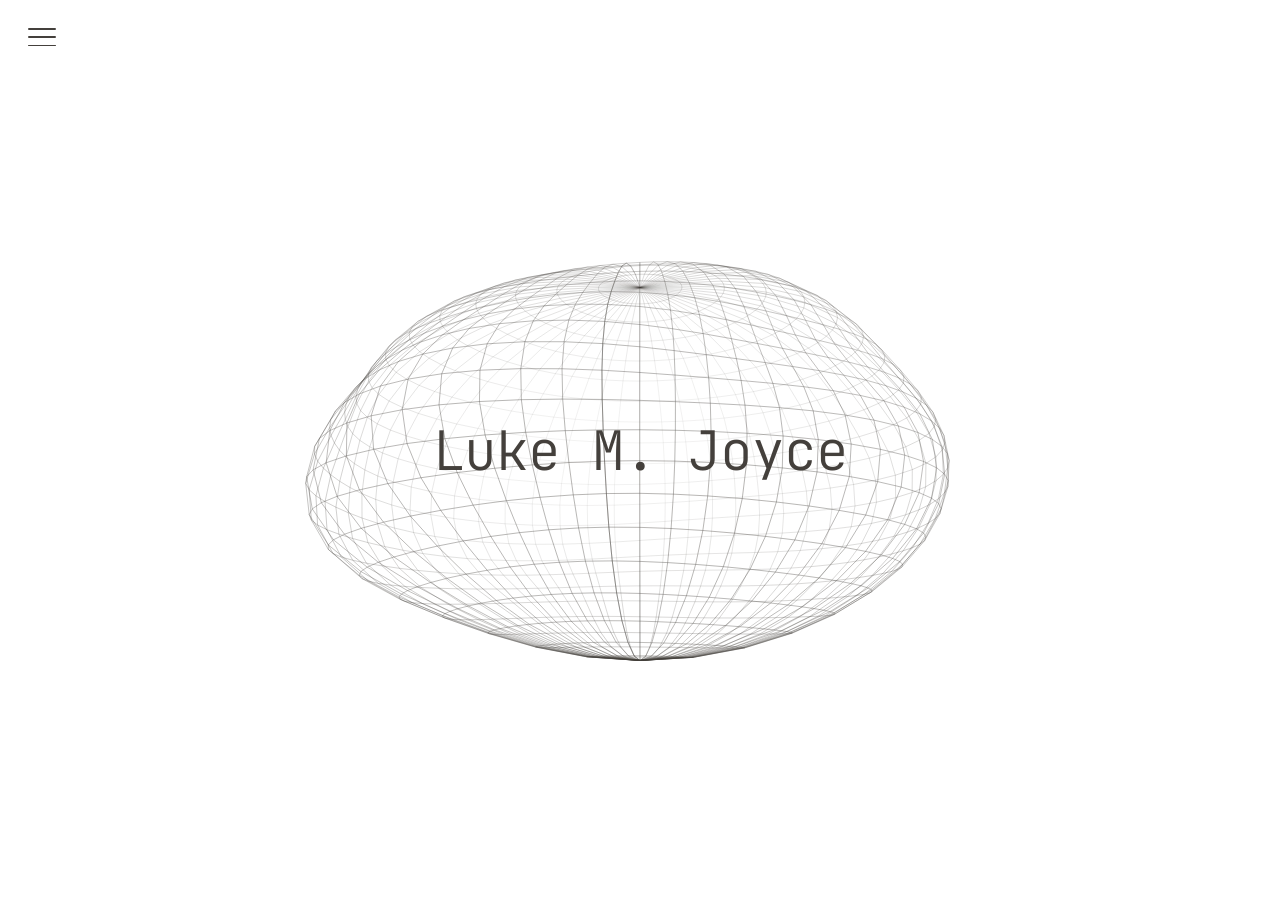
==== index.html @ 8c1d2631 "Enlarge blob canvas and reduce radius so morph no longer clips Co-Authored-By: Claude Opus 4.8 <nore" ====
<!DOCTYPE html>
<html lang="en">
<head>
  <meta charset="UTF-8" />
  <meta name="viewport" content="width=device-width, initial-scale=1.0" />
  <title>Luke M. Joyce</title>
  <meta name="description" content="Luke M. Joyce — personal site." />
  <link rel="preconnect" href="https://fonts.googleapis.com" />
  <link rel="preconnect" href="https://fonts.gstatic.com" crossorigin />
  <link href="https://fonts.googleapis.com/css2?family=JetBrains+Mono:wght@300;400;500&display=swap" rel="stylesheet" />
  <link rel="stylesheet" href="styles.css?v=5" />
</head>
<body>
  <button id="menu-toggle" class="menu-toggle" aria-label="Open menu" aria-expanded="false" aria-controls="menu">
    <span class="bar"></span>
    <span class="bar"></span>
    <span class="bar"></span>
  </button>

  <nav id="menu" class="menu" aria-hidden="true">
    <ul class="menu-list">
      <li style="--i: 0"><a href="#" class="menu-name">Luke M. Joyce</a></li>
      <li style="--i: 1"><a href="#about">About</a></li>
      <li style="--i: 2"><a href="#projects">Projects</a></li>
      <li style="--i: 3"><a href="#experience">Experience</a></li>
    </ul>
  </nav>

  <div id="overlay" class="overlay" tabindex="-1"></div>

  <main class="hero">
    <canvas id="blob-back" class="blob blob-back" aria-hidden="true"></canvas>
    <h1 class="hero-title">Luke M. Joyce</h1>
    <canvas id="blob-front" class="blob blob-front" aria-hidden="true"></canvas>
  </main>

  <script src="script.js?v=5"></script>
  <script src="blob.js?v=5"></script>
</body>
</html>
---- styles.css ----
:root {
  --bg: #ffffff;
  --stone: #44403c;        /* stone-700 */
  --stone-soft: #78716c;   /* stone-500 */
  --stone-line: #e7e5e4;   /* stone-200 */
  --ease: cubic-bezier(0.16, 1, 0.3, 1);
}

* {
  box-sizing: border-box;
  margin: 0;
  padding: 0;
}

html,
body {
  height: 100%;
}

body {
  background: var(--bg);
  color: var(--stone);
  font-family: "JetBrains Mono", ui-monospace, "SF Mono", "Cascadia Code", monospace;
  font-weight: 400;
  -webkit-font-smoothing: antialiased;
  text-rendering: optimizeLegibility;
}

/* ── Hamburger toggle ───────────────────────────── */
.menu-toggle {
  position: fixed;
  top: 28px;
  left: 28px;
  z-index: 30;
  display: flex;
  flex-direction: column;
  justify-content: space-between;
  width: 28px;
  height: 18px;
  padding: 0;
  background: none;
  border: none;
  cursor: pointer;
}

.menu-toggle .bar {
  display: block;
  width: 100%;
  height: 1.5px;
  background: var(--stone);
  border-radius: 2px;
  transition: transform 0.4s var(--ease), opacity 0.3s var(--ease);
}

/* animate to an X when open */
.menu-toggle.open .bar:nth-child(1) {
  transform: translateY(8.25px) rotate(45deg);
}
.menu-toggle.open .bar:nth-child(2) {
  opacity: 0;
}
.menu-toggle.open .bar:nth-child(3) {
  transform: translateY(-8.25px) rotate(-45deg);
}

/* ── Overlay ────────────────────────────────────── */
.overlay {
  position: fixed;
  inset: 0;
  z-index: 10;
  background: rgba(255, 255, 255, 0.6);
  backdrop-filter: blur(2px);
  opacity: 0;
  visibility: hidden;
  transition: opacity 0.5s var(--ease), visibility 0.5s var(--ease);
}
.overlay.open {
  opacity: 1;
  visibility: visible;
}

/* ── Slide-in menu ──────────────────────────────── */
.menu {
  position: fixed;
  top: 0;
  left: 0;
  z-index: 20;
  width: min(340px, 82vw);
  height: 100%;
  padding: 120px 40px 40px;
  background: var(--bg);
  border-right: 1px solid var(--stone-line);
  transform: translateX(-100%);
  transition: transform 0.55s var(--ease);
}
.menu.open {
  transform: translateX(0);
}

.menu-list {
  list-style: none;
  display: flex;
  flex-direction: column;
  gap: 26px;
}

.menu-list li {
  opacity: 0;
  transform: translateX(-12px);
  transition: opacity 0.5s var(--ease), transform 0.5s var(--ease);
  transition-delay: 0s;
}
.menu.open .menu-list li {
  opacity: 1;
  transform: translateX(0);
  /* stagger each item as the panel opens */
  transition-delay: calc(0.18s + var(--i) * 0.07s);
}

.menu-list a {
  color: var(--stone-soft);
  text-decoration: none;
  font-size: 1.05rem;
  font-weight: 300;
  letter-spacing: 0.02em;
  transition: color 0.25s var(--ease);
}
.menu-list a:hover {
  color: var(--stone);
}

.menu-list .menu-name {
  color: var(--stone);
  font-size: 1.35rem;
  font-weight: 500;
  letter-spacing: -0.01em;
}

/* ── Hero ───────────────────────────────────────── */
.hero {
  position: relative;
  height: 100%;
  display: flex;
  align-items: center;
  justify-content: center;
  padding: 24px;
}

.blob {
  position: absolute;
  top: 50%;
  left: 50%;
  width: 100vmin;
  height: 100vmin;
  transform: translate(-50%, -50%);
  pointer-events: none;
}

.blob-back {
  z-index: 0; /* behind the title — the far half of the wireframe */
}

.blob-front {
  z-index: 2; /* in front of the title — the near half, so the name sits inside */
}

.hero-title {
  position: relative;
  z-index: 1;
  font-size: clamp(1.8rem, 6vw, 3.4rem);
  font-weight: 300;
  letter-spacing: -0.02em;
  color: var(--stone);
  user-select: none;          /* can't highlight/select the text */
  -webkit-user-select: none;  /* Safari */
  cursor: default;            /* keep the arrow cursor, not the text I-beam */
}

@media (prefers-reduced-motion: reduce) {
  * {
    transition-duration: 0.001s !important;
  }
}
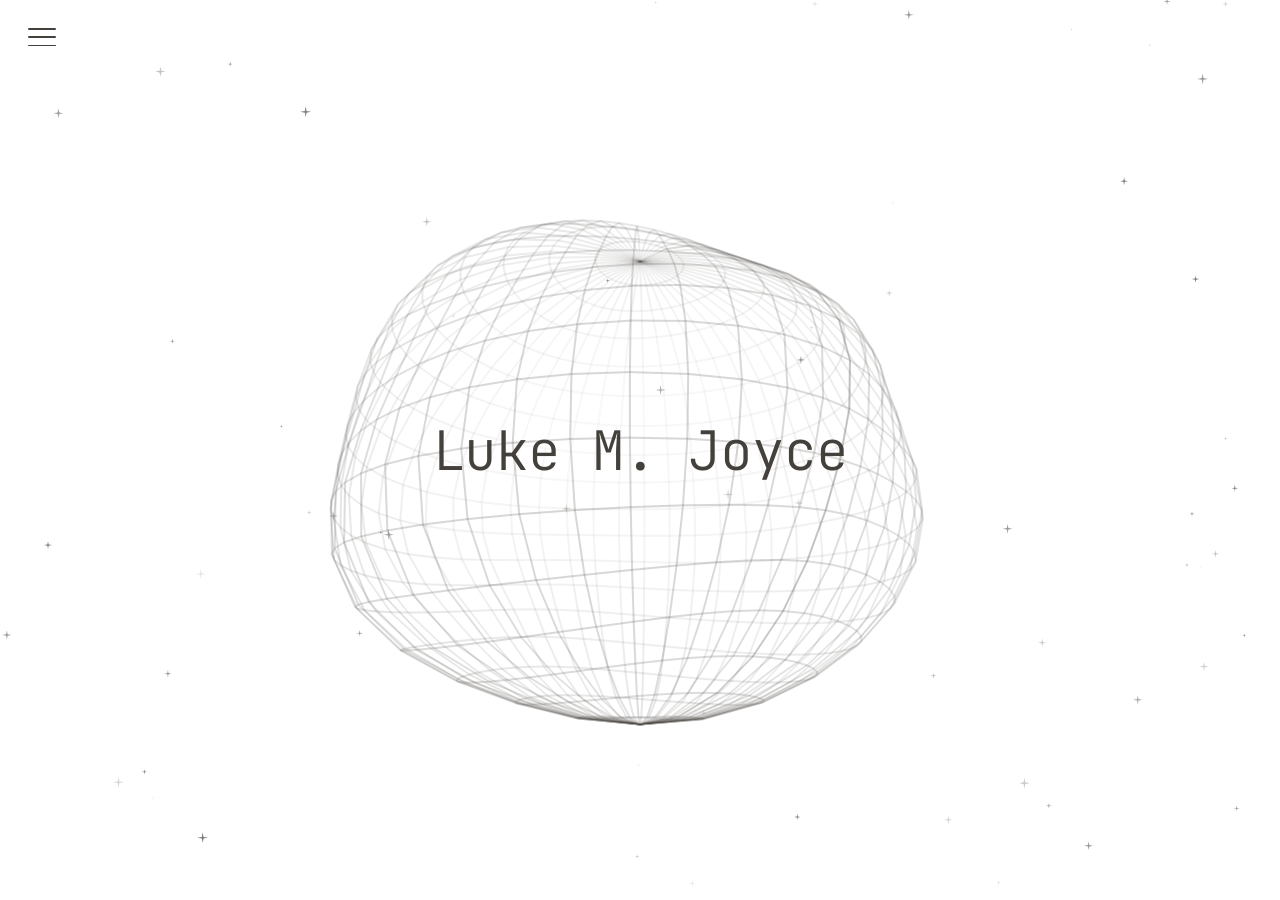
==== commit 2f4eeabd: "Add twinkling 4-point starfield; slow blob spin and adjust squash Co-Authored-By: Claude Opus 4.8 <n" ====
--- a/index.html
+++ b/index.html
@@ -8,9 +8,11 @@
   <link rel="preconnect" href="https://fonts.googleapis.com" />
   <link rel="preconnect" href="https://fonts.gstatic.com" crossorigin />
   <link href="https://fonts.googleapis.com/css2?family=JetBrains+Mono:wght@300;400;500&display=swap" rel="stylesheet" />
-  <link rel="stylesheet" href="styles.css?v=5" />
+  <link rel="stylesheet" href="styles.css?v=7" />
 </head>
 <body>
+  <canvas id="stars" class="stars" aria-hidden="true"></canvas>
+
   <button id="menu-toggle" class="menu-toggle" aria-label="Open menu" aria-expanded="false" aria-controls="menu">
     <span class="bar"></span>
     <span class="bar"></span>
@@ -34,7 +36,8 @@
     <canvas id="blob-front" class="blob blob-front" aria-hidden="true"></canvas>
   </main>
 
-  <script src="script.js?v=5"></script>
-  <script src="blob.js?v=5"></script>
+  <script src="script.js?v=7"></script>
+  <script src="blob.js?v=7"></script>
+  <script src="stars.js?v=7"></script>
 </body>
 </html>
--- a/styles.css
+++ b/styles.css
@@ -24,6 +24,18 @@
   font-weight: 400;
   -webkit-font-smoothing: antialiased;
   text-rendering: optimizeLegibility;
+}
+
+/* ── Starfield ──────────────────────────────────── */
+/* Above the menu (20) and overlay (10) so the stars span over the menu too,
+   below the toggle (30); click-through so it never blocks the UI. */
+.stars {
+  position: fixed;
+  inset: 0;
+  width: 100%;
+  height: 100%;
+  z-index: 25;
+  pointer-events: none;
 }
 
 /* ── Hamburger toggle ───────────────────────────── */
@@ -150,8 +162,8 @@
   position: absolute;
   top: 50%;
   left: 50%;
-  width: 100vmin;
-  height: 100vmin;
+  width: 89vmin;
+  height: 89vmin;
   transform: translate(-50%, -50%);
   pointer-events: none;
 }
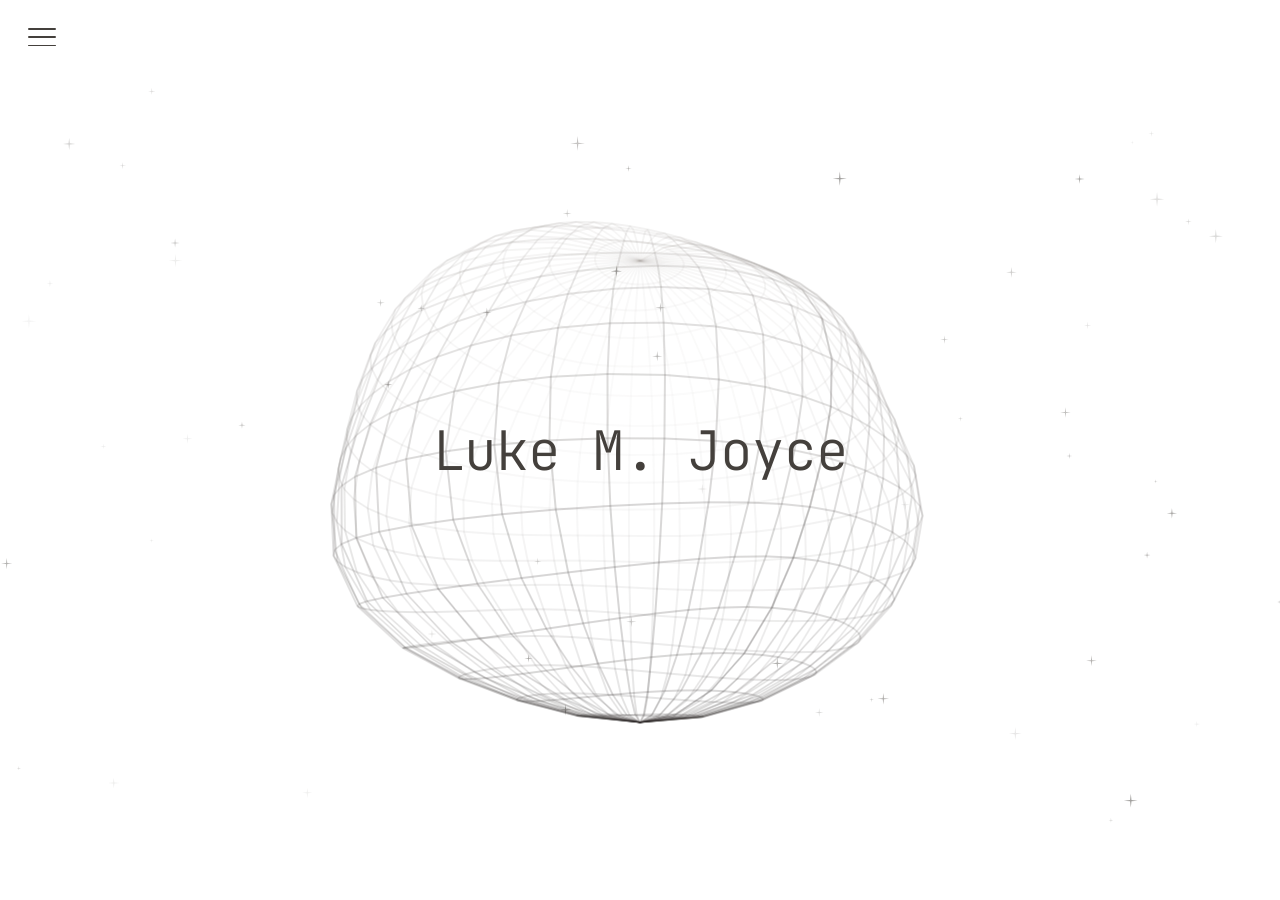
==== commit cb569cd1: "Add Experience page with meshing gear motif and cross-page transitions - New experience.html: scroll" ====
--- a/index.html
+++ b/index.html
@@ -8,9 +8,10 @@
   <link rel="preconnect" href="https://fonts.googleapis.com" />
   <link rel="preconnect" href="https://fonts.gstatic.com" crossorigin />
   <link href="https://fonts.googleapis.com/css2?family=JetBrains+Mono:wght@300;400;500&display=swap" rel="stylesheet" />
-  <link rel="stylesheet" href="styles.css?v=7" />
+  <link rel="stylesheet" href="styles.css?v=15" />
 </head>
 <body>
+  <div class="fade-curtain" aria-hidden="true"></div>
   <canvas id="stars" class="stars" aria-hidden="true"></canvas>
 
   <button id="menu-toggle" class="menu-toggle" aria-label="Open menu" aria-expanded="false" aria-controls="menu">
@@ -24,7 +25,7 @@
       <li style="--i: 0"><a href="#" class="menu-name">Luke M. Joyce</a></li>
       <li style="--i: 1"><a href="#about">About</a></li>
       <li style="--i: 2"><a href="#projects">Projects</a></li>
-      <li style="--i: 3"><a href="#experience">Experience</a></li>
+      <li style="--i: 3"><a href="experience.html">Experience</a></li>
     </ul>
   </nav>
 
@@ -36,8 +37,8 @@
     <canvas id="blob-front" class="blob blob-front" aria-hidden="true"></canvas>
   </main>
 
-  <script src="script.js?v=7"></script>
-  <script src="blob.js?v=7"></script>
-  <script src="stars.js?v=7"></script>
+  <script src="script.js?v=13"></script>
+  <script src="blob.js?v=14"></script>
+  <script src="stars.js?v=15"></script>
 </body>
 </html>
--- a/styles.css
+++ b/styles.css
@@ -4,6 +4,8 @@
   --stone-soft: #78716c;   /* stone-500 */
   --stone-line: #e7e5e4;   /* stone-200 */
   --ease: cubic-bezier(0.16, 1, 0.3, 1);
+  --menu-speed: 1s;     /* how fast the menu slides in/out — the one knob */
+  --page-fade: 0.3s;   /* how fast a page fades in on load */
 }
 
 * {
@@ -34,7 +36,7 @@
   inset: 0;
   width: 100%;
   height: 100%;
-  z-index: 25;
+  z-index: 5;
   pointer-events: none;
 }
 
@@ -84,7 +86,8 @@
   backdrop-filter: blur(2px);
   opacity: 0;
   visibility: hidden;
-  transition: opacity 0.5s var(--ease), visibility 0.5s var(--ease);
+  transition: opacity calc(var(--menu-speed) * 0.9) var(--ease),
+    visibility calc(var(--menu-speed) * 0.9) var(--ease);
 }
 .overlay.open {
   opacity: 1;
@@ -96,14 +99,14 @@
   position: fixed;
   top: 0;
   left: 0;
-  z-index: 20;
+  z-index: 25;
   width: min(340px, 82vw);
   height: 100%;
   padding: 120px 40px 40px;
   background: var(--bg);
   border-right: 1px solid var(--stone-line);
   transform: translateX(-100%);
-  transition: transform 0.55s var(--ease);
+  transition: transform var(--menu-speed) var(--ease);
 }
 .menu.open {
   transform: translateX(0);
@@ -119,8 +122,11 @@
 .menu-list li {
   opacity: 0;
   transform: translateX(-12px);
-  transition: opacity 0.5s var(--ease), transform 0.5s var(--ease);
-  transition-delay: 0s;
+  transition: opacity calc(var(--menu-speed) * 0.9) var(--ease),
+    transform calc(var(--menu-speed) * 0.9) var(--ease);
+  /* closing: unwind with a reverse stagger (last item leaves first),
+     mirroring the open so the close feels just as smooth */
+  transition-delay: calc((3 - var(--i)) * 0.06s);
 }
 .menu.open .menu-list li {
   opacity: 1;
@@ -188,8 +194,148 @@
   cursor: default;            /* keep the arrow cursor, not the text I-beam */
 }
 
+/* ── Page cross-fade (through white) ────────────── */
+/* A full-screen white "curtain" above everything. On load it starts opaque
+   and fades out, so the whole page (UI included) reveals from white. On
+   navigating away, script.js adds .leaving to fade it back to white before
+   the browser actually loads the next page — so the two pages cross-fade
+   through white. pointer-events stay off so it never blocks clicks. */
+.fade-curtain {
+  position: fixed;
+  inset: 0;
+  z-index: 100;
+  background: var(--bg);
+  pointer-events: none;
+  opacity: 0;
+  animation: curtain-out var(--page-fade) var(--ease) both;
+}
+.fade-curtain.leaving {
+  animation: curtain-in var(--page-fade) var(--ease) forwards;
+}
+
+@keyframes curtain-out {
+  from { opacity: 1; }
+  to   { opacity: 0; }
+}
+@keyframes curtain-in {
+  from { opacity: 0; }
+  to   { opacity: 1; }
+}
+
+/* ── Experience page ────────────────────────────── */
+/* Let the page grow taller than the viewport so it scrolls naturally;
+   the fixed stars / menu / toggle stay put while the list scrolls. */
+.page {
+  position: relative;
+  z-index: 1;
+  min-height: 100%;
+  max-width: 720px;
+  margin: 0 auto;
+  padding: 132px 32px 96px;
+}
+
+.page-title {
+  font-size: clamp(1.6rem, 5vw, 2.6rem);
+  font-weight: 300;
+  letter-spacing: -0.02em;
+  color: var(--stone);
+  margin-bottom: 20px;
+}
+
+/* meshing gear motif tucked under the heading */
+.gears {
+  display: block;
+  width: 100%;
+  height: 150px;
+  margin-bottom: 44px;
+}
+
+.xp-list {
+  list-style: none;
+  display: flex;
+  flex-direction: column;
+  gap: 40px;
+}
+
+.xp-item {
+  display: grid;
+  grid-template-columns: 140px 1fr;
+  gap: 24px;
+  padding-bottom: 40px;
+  border-bottom: 1px solid var(--stone-line);
+}
+.xp-item:last-child {
+  border-bottom: none;
+  padding-bottom: 0;
+}
+
+.xp-period {
+  color: var(--stone-soft);
+  font-size: 0.82rem;
+  font-weight: 400;
+  letter-spacing: 0.02em;
+  padding-top: 0.35em;
+}
+
+.xp-role {
+  font-size: 1.1rem;
+  font-weight: 500;
+  letter-spacing: -0.01em;
+  color: var(--stone);
+}
+
+.xp-org {
+  margin-top: 4px;
+  color: var(--stone-soft);
+  font-size: 0.95rem;
+  font-weight: 300;
+}
+
+.xp-desc {
+  margin-top: 12px;
+  color: var(--stone-soft);
+  font-size: 0.92rem;
+  font-weight: 300;
+  line-height: 1.7;
+}
+
+/* bulleted accomplishments — same muted type as .xp-desc, with a thin dash
+   marker that fits the minimalist look */
+.xp-points {
+  margin-top: 12px;
+  padding-left: 1.2em;
+  list-style: none;
+  color: var(--stone-soft);
+  font-size: 0.92rem;
+  font-weight: 300;
+  line-height: 1.7;
+}
+.xp-points li {
+  position: relative;
+}
+.xp-points li + li {
+  margin-top: 10px;
+}
+.xp-points li::before {
+  content: "—";
+  position: absolute;
+  left: -1.2em;
+  color: var(--stone-line);
+}
+
+@media (max-width: 560px) {
+  .xp-item {
+    grid-template-columns: 1fr;
+    gap: 8px;
+  }
+  .xp-period {
+    padding-top: 0;
+  }
+}
+
 @media (prefers-reduced-motion: reduce) {
   * {
     transition-duration: 0.001s !important;
+    animation-duration: 0.001s !important;
   }
 }
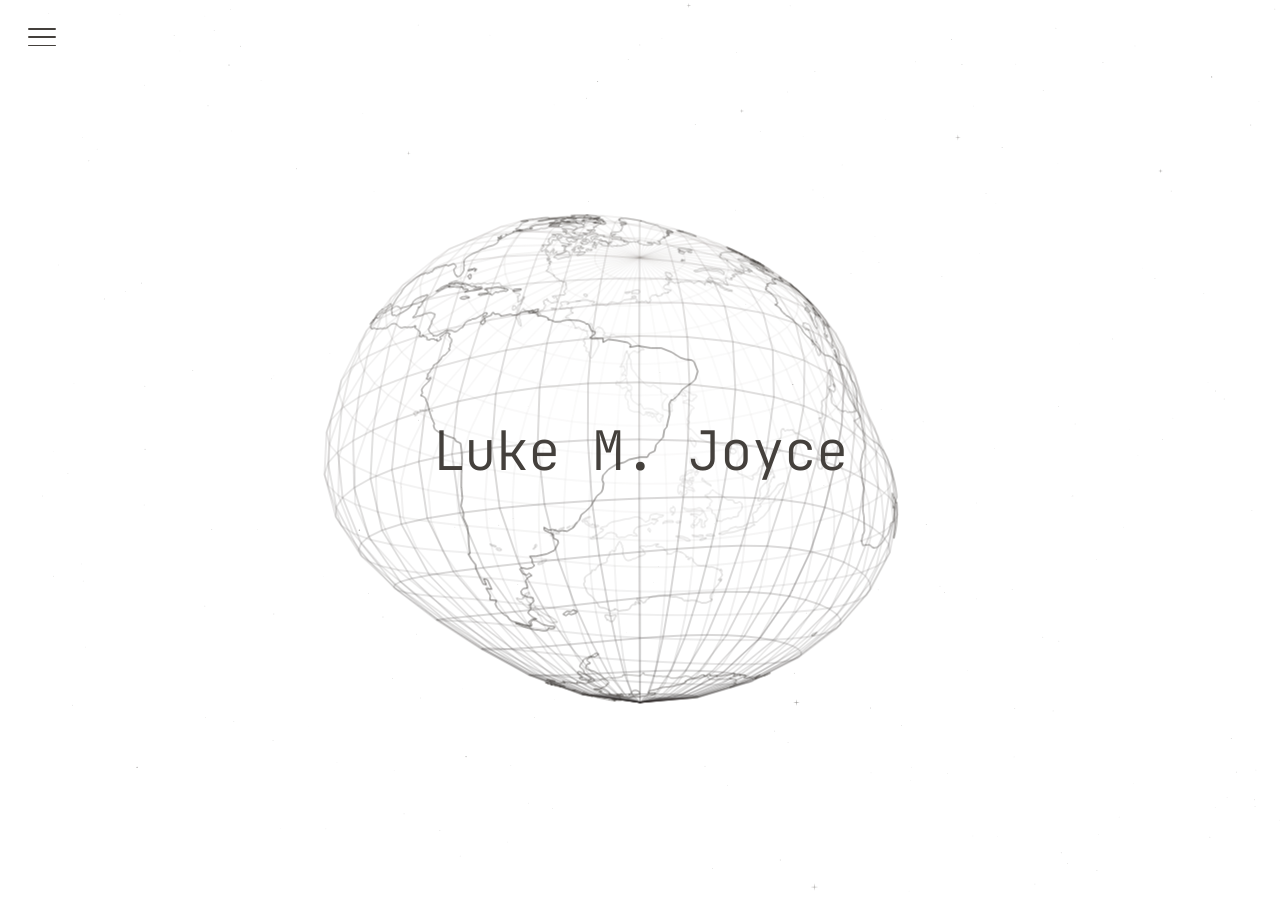
==== commit ba3760ed: "Turn the hero sphere into a morphing Earth; add gritty gears and a 3D starfield - blob.js: render Na" ====
--- a/index.html
+++ b/index.html
@@ -38,7 +38,8 @@
   </main>
 
   <script src="script.js?v=13"></script>
-  <script src="blob.js?v=14"></script>
-  <script src="stars.js?v=15"></script>
+  <script src="coastline.js?v=16"></script>
+  <script src="blob.js?v=17"></script>
+  <script src="stars.js?v=19"></script>
 </body>
 </html>
--- a/styles.css
+++ b/styles.css
@@ -245,7 +245,7 @@
 /* meshing gear motif tucked under the heading */
 .gears {
   display: block;
-  width: 100%;
+  width: 70%;
   height: 150px;
   margin-bottom: 44px;
 }
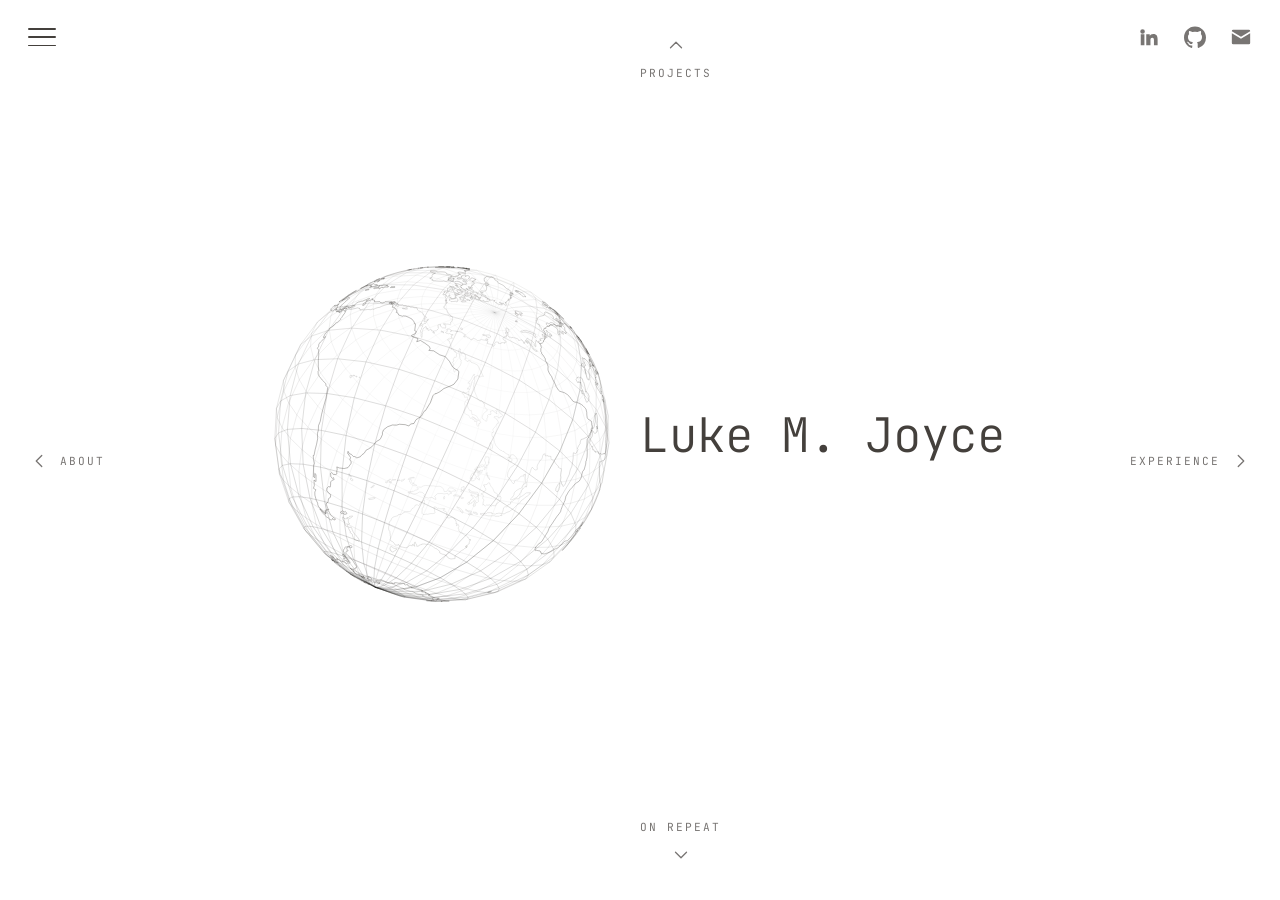
==== commit a5ea86e9: "Rebuild site as a spatial deck; add About/Projects pages; perf + Spotify tweaks - Turn the site into" ====
--- a/index.html
+++ b/index.html
@@ -8,11 +8,11 @@
   <link rel="preconnect" href="https://fonts.googleapis.com" />
   <link rel="preconnect" href="https://fonts.gstatic.com" crossorigin />
   <link href="https://fonts.googleapis.com/css2?family=JetBrains+Mono:wght@300;400;500&display=swap" rel="stylesheet" />
-  <link rel="stylesheet" href="styles.css?v=15" />
+  <link rel="stylesheet" href="styles.css?v=40" />
+  <script src="theme.js?v=27"></script>
 </head>
 <body>
   <div class="fade-curtain" aria-hidden="true"></div>
-  <canvas id="stars" class="stars" aria-hidden="true"></canvas>
 
   <button id="menu-toggle" class="menu-toggle" aria-label="Open menu" aria-expanded="false" aria-controls="menu">
     <span class="bar"></span>
@@ -20,26 +20,189 @@
     <span class="bar"></span>
   </button>
 
+  <nav class="social" aria-label="Social links">
+    <a href="https://www.linkedin.com/in/lukemjoyce/" target="_blank" rel="noopener noreferrer" aria-label="LinkedIn">
+      <svg viewBox="0 0 24 24" width="18" height="18" fill="currentColor" aria-hidden="true"><path d="M4.98 3.5a2.5 2.5 0 1 1 0 5 2.5 2.5 0 0 1 0-5zM3 9h4v12H3zM9 9h3.8v1.7h.05c.53-1 1.83-2.05 3.77-2.05 4.03 0 4.78 2.65 4.78 6.1V21h-4v-5.3c0-1.26-.02-2.9-1.77-2.9-1.77 0-2.04 1.38-2.04 2.8V21H9z"/></svg>
+    </a>
+    <a href="https://github.com/lukemjoyce" target="_blank" rel="noopener noreferrer" aria-label="GitHub">
+      <svg viewBox="0 0 24 24" width="18" height="18" fill="currentColor" aria-hidden="true"><path d="M12 .5C5.37.5 0 5.87 0 12.5c0 5.3 3.44 9.8 8.21 11.39.6.11.82-.26.82-.58 0-.29-.01-1.04-.02-2.05-3.34.73-4.04-1.61-4.04-1.61-.55-1.39-1.34-1.76-1.34-1.76-1.09-.75.08-.73.08-.73 1.2.08 1.84 1.24 1.84 1.24 1.07 1.83 2.81 1.3 3.5.99.11-.78.42-1.3.76-1.6-2.67-.3-5.47-1.34-5.47-5.96 0-1.32.47-2.39 1.24-3.23-.12-.31-.54-1.53.12-3.18 0 0 1.01-.32 3.3 1.23a11.5 11.5 0 0 1 6 0c2.28-1.55 3.29-1.23 3.29-1.23.66 1.65.24 2.87.12 3.18.77.84 1.23 1.91 1.23 3.23 0 4.63-2.8 5.65-5.48 5.95.43.37.81 1.1.81 2.22 0 1.6-.01 2.9-.01 3.29 0 .32.21.7.82.58A12.01 12.01 0 0 0 24 12.5C24 5.87 18.63.5 12 .5z"/></svg>
+    </a>
+    <a href="mailto:lukemjoyce@gmail.com" aria-label="Email">
+      <svg viewBox="0 0 24 24" width="18" height="18" fill="currentColor" aria-hidden="true"><path d="M2 5.5A1.5 1.5 0 0 1 3.5 4h17A1.5 1.5 0 0 1 22 5.5v.28l-10 6-10-6zM2 7.94V18.5A1.5 1.5 0 0 0 3.5 20h17a1.5 1.5 0 0 0 1.5-1.5V7.94l-9.6 5.76a.8.8 0 0 1-.82 0z"/></svg>
+    </a>
+  </nav>
+
   <nav id="menu" class="menu" aria-hidden="true">
     <ul class="menu-list">
-      <li style="--i: 0"><a href="#" class="menu-name">Luke M. Joyce</a></li>
-      <li style="--i: 1"><a href="#about">About</a></li>
-      <li style="--i: 2"><a href="#projects">Projects</a></li>
-      <li style="--i: 3"><a href="experience.html">Experience</a></li>
+      <li style="--i: 0"><a href="#home" data-go="home" class="menu-name">Luke M. Joyce</a></li>
+      <li style="--i: 1"><a href="#about" data-go="about">About</a></li>
+      <li style="--i: 2"><a href="#projects" data-go="projects">Projects</a></li>
+      <li style="--i: 3"><a href="#experience" data-go="experience">Experience</a></li>
+      <li style="--i: 4"><a href="#music" data-go="music">Music</a></li>
     </ul>
   </nav>
 
   <div id="overlay" class="overlay" tabindex="-1"></div>
 
-  <main class="hero">
-    <canvas id="blob-back" class="blob blob-back" aria-hidden="true"></canvas>
-    <h1 class="hero-title">Luke M. Joyce</h1>
-    <canvas id="blob-front" class="blob blob-front" aria-hidden="true"></canvas>
-  </main>
-
-  <script src="script.js?v=13"></script>
+  <div class="deck">
+    <div class="plane" id="plane">
+
+      <!-- Center: Home -->
+      <section class="panel" id="home">
+        <section class="hero">
+          <canvas id="blob-back" class="blob blob-back" aria-hidden="true"></canvas>
+          <h1 class="hero-title">Luke M. Joyce</h1>
+          <canvas id="blob-front" class="blob blob-front" aria-hidden="true"></canvas>
+          <a href="#about" data-go="about" class="edge-cue edge-cue--left" aria-label="About">
+            <svg width="22" height="22" viewBox="0 0 24 24" fill="none" stroke="currentColor" stroke-width="1.4" stroke-linecap="round" stroke-linejoin="round" aria-hidden="true"><path d="M15 6l-6 6 6 6"/></svg>
+            <span class="edge-cue-label">About</span>
+          </a>
+          <a href="#projects" data-go="projects" class="edge-cue edge-cue--up" aria-label="Projects">
+            <svg width="22" height="22" viewBox="0 0 24 24" fill="none" stroke="currentColor" stroke-width="1.4" stroke-linecap="round" stroke-linejoin="round" aria-hidden="true"><path d="M6 15l6-6 6 6"/></svg>
+            <span class="edge-cue-label">Projects</span>
+          </a>
+          <a href="#experience" data-go="experience" class="edge-cue edge-cue--right" aria-label="Experience">
+            <span class="edge-cue-label">Experience</span>
+            <svg width="22" height="22" viewBox="0 0 24 24" fill="none" stroke="currentColor" stroke-width="1.4" stroke-linecap="round" stroke-linejoin="round" aria-hidden="true"><path d="M9 6l6 6-6 6"/></svg>
+          </a>
+          <a href="#music" data-go="music" class="edge-cue edge-cue--down" aria-label="On Repeat — music">
+            <span class="edge-cue-label">On Repeat</span>
+            <svg width="22" height="22" viewBox="0 0 24 24" fill="none" stroke="currentColor" stroke-width="1.4" stroke-linecap="round" stroke-linejoin="round" aria-hidden="true"><path d="M6 9l6 6 6-6"/></svg>
+          </a>
+        </section>
+      </section>
+
+      <!-- Left: About -->
+      <section class="panel" id="about">
+        <div class="panel-scroll">
+          <div class="page">
+            <h1 class="page-title">About</h1>
+            <div class="about-text">
+              <p>
+                I'm Luke. More than anything, I like building things — it's the thread that runs through most of what I do. A lot of that is pointed at AI right now: I'm interested in learning how to properly build with and around it, and how it can actually be used to benefit people rather than hurt them.
+              </p>
+              <p>
+                That pull toward building isn't limited to software. I've been teaching myself guitar — no lessons, just chipping away at it — and music is a big part of my life more generally; my taste runs from alternative and heavier rock to bluegrass and some contemporary edm / idm, and I spend a lot of time digging around in it. I've also got a keen interest in garments and how they're made.
+              </p>
+              <p>
+                Outside of all that, I have a dog, Mac, who I love to death, and I get outdoors as much as I can — hiking, camping, summiting peaks when I get the chance, and skiing through the winter.
+              </p>
+            </div>
+          </div>
+        </div>
+        <a href="#home" data-go="home" class="edge-cue edge-cue--right" aria-label="Back to home">
+          <span class="edge-cue-label">Home</span>
+          <svg width="22" height="22" viewBox="0 0 24 24" fill="none" stroke="currentColor" stroke-width="1.4" stroke-linecap="round" stroke-linejoin="round" aria-hidden="true"><path d="M9 6l6 6-6 6"/></svg>
+        </a>
+      </section>
+
+      <!-- Up: Projects -->
+      <section class="panel" id="projects">
+        <div class="panel-scroll">
+          <div class="page">
+            <h1 class="page-title">Projects</h1>
+            <ol class="proj-list">
+              <li class="proj-item">
+                <div class="proj-links">
+                  <a href="https://hearth-ai.app" target="_blank" rel="noopener noreferrer">Live ↗</a>
+                  <a href="https://github.com/lukemjoyce/meal-planner" target="_blank" rel="noopener noreferrer">GitHub ↗</a>
+                </div>
+                <div class="proj-body">
+                  <h2 class="proj-name">Hearth</h2>
+                  <div class="proj-tagline">AI-powered weekly meal planner</div>
+                  <p class="proj-desc">
+                    Hearth turns a few questions into a week of dinners and the grocery run to match. A guided questionnaire captures allergies, diet, tastes, effort and budget, then Claude generates a structured meal plan — using forced tool-use for clean JSON and prompt caching to keep it fast and cheap. From there it builds an AI recipe library and an auto-generated grocery list priced against your chosen store (e.g. King Soopers), budget-aware and kept in sync: change a preference and Hearth flags the now-stale plan or list and offers to regenerate. Accounts and saved plans sit behind NextAuth login.
+                  </p>
+                  <ul class="proj-stack">
+                    <li>Next.js 16</li>
+                    <li>React 19</li>
+                    <li>TypeScript</li>
+                    <li>Prisma</li>
+                    <li>PostgreSQL</li>
+                    <li>Tailwind CSS</li>
+                    <li>shadcn/ui</li>
+                    <li>Claude API</li>
+                  </ul>
+                </div>
+              </li>
+            </ol>
+          </div>
+        </div>
+        <a href="#home" data-go="home" class="edge-cue edge-cue--down" aria-label="Back to home">
+          <span class="edge-cue-label">Home</span>
+          <svg width="22" height="22" viewBox="0 0 24 24" fill="none" stroke="currentColor" stroke-width="1.4" stroke-linecap="round" stroke-linejoin="round" aria-hidden="true"><path d="M6 9l6 6 6-6"/></svg>
+        </a>
+      </section>
+
+      <!-- Right: Experience -->
+      <section class="panel" id="experience">
+        <div class="panel-scroll">
+          <div class="page">
+            <h1 class="page-title">Professional Experience</h1>
+
+            <canvas id="gears" class="gears" aria-hidden="true"></canvas>
+
+            <ol class="xp-list">
+              <li class="xp-item">
+                <div class="xp-period">July 2021 - Present</div>
+                <div class="xp-body">
+                  <h2 class="xp-role">Software Engineer</h2>
+                  <div class="xp-org">Cotality</div>
+                  <ul class="xp-points">
+                    <li>
+                      Architected and launched a customer-facing geospatial insurance platform end-to-end — empowering insurers to interrogate 150M+ property assets against live weather telemetry for near-real-time, portfolio-scale risk intelligence. Anchored by a patented data-modeling engine that defined the category where no blueprint existed.
+                    </li>
+                    <li>
+                      Reimagined core infrastructure from first principles — slashing pipeline runtime 85%, infrastructure spend 75%, and report-generation costs north of 90% through precision optimization across the full stack.
+                    </li>
+                    <li>
+                      Spearheaded the migration of legacy systems to a microservices architecture, shaped the technical hiring bar, and pioneered the team's embrace of agentic coding tools — engineering the guardrails and standards that keep AI-accelerated output reliable at scale.
+                    </li>
+                  </ul>
+                </div>
+              </li>
+              <li class="xp-item">
+                <div class="xp-period">Summer 2020</div>
+                <div class="xp-body">
+                  <h2 class="xp-role">Software Engineer Intern</h2>
+                  <div class="xp-org">Visa, Inc.</div>
+                  <ul class="xp-points">
+                    <p class="description">Internal Hackathon finalist — shipped amidst simultaneously onboarding a brand-new puppy and improvising through the surreal turbulence of a global pandemic.</p>
+                  </ul>
+                </div>
+              </li>
+            </ol>
+          </div>
+        </div>
+        <a href="#home" data-go="home" class="edge-cue edge-cue--left" aria-label="Back to home">
+          <svg width="22" height="22" viewBox="0 0 24 24" fill="none" stroke="currentColor" stroke-width="1.4" stroke-linecap="round" stroke-linejoin="round" aria-hidden="true"><path d="M15 6l-6 6 6 6"/></svg>
+          <span class="edge-cue-label">Home</span>
+        </a>
+      </section>
+
+      <!-- Down: Music -->
+      <section class="panel" id="music">
+        <div class="panel-scroll">
+          <div class="page">
+            <h1 class="page-title">On Repeat</h1>
+            <div id="spotify" class="spotify">
+              <p class="sp-empty">Loading tracks…</p>
+            </div>
+          </div>
+        </div>
+        <a href="#home" data-go="home" class="edge-cue edge-cue--up" aria-label="Back to home">
+          <svg width="22" height="22" viewBox="0 0 24 24" fill="none" stroke="currentColor" stroke-width="1.4" stroke-linecap="round" stroke-linejoin="round" aria-hidden="true"><path d="M6 15l6-6 6 6"/></svg>
+          <span class="edge-cue-label">Home</span>
+        </a>
+      </section>
+
+    </div>
+  </div>
+
+  <script src="script.js?v=16"></script>
   <script src="coastline.js?v=16"></script>
-  <script src="blob.js?v=17"></script>
-  <script src="stars.js?v=19"></script>
+  <script src="blob.js?v=40"></script>
+  <script src="gears.js?v=25"></script>
+  <script src="spotify.js?v=2"></script>
 </body>
 </html>
--- a/styles.css
+++ b/styles.css
@@ -19,6 +19,10 @@
   height: 100%;
 }
 
+html {
+  scroll-behavior: smooth; /* gentle glide when jumping to the music section */
+}
+
 body {
   background: var(--bg);
   color: var(--stone);
@@ -26,18 +30,6 @@
   font-weight: 400;
   -webkit-font-smoothing: antialiased;
   text-rendering: optimizeLegibility;
-}
-
-/* ── Starfield ──────────────────────────────────── */
-/* Above the menu (20) and overlay (10) so the stars span over the menu too,
-   below the toggle (30); click-through so it never blocks the UI. */
-.stars {
-  position: fixed;
-  inset: 0;
-  width: 100%;
-  height: 100%;
-  z-index: 5;
-  pointer-events: none;
 }
 
 /* ── Hamburger toggle ───────────────────────────── */
@@ -75,6 +67,31 @@
 }
 .menu-toggle.open .bar:nth-child(3) {
   transform: translateY(-8.25px) rotate(-45deg);
+}
+
+/* ── Social links (top-right) ───────────────────── */
+.social {
+  position: fixed;
+  top: 28px;
+  right: 28px;
+  z-index: 9;            /* under the overlay, so it dims when the menu opens */
+  display: flex;
+  align-items: center;
+  gap: 24px;
+  height: 18px;          /* match the hamburger so both sit on the same line */
+}
+.social a {
+  display: inline-flex;
+  color: var(--stone-soft);
+  transition: color 0.3s var(--ease);
+}
+.social a:hover {
+  color: var(--stone);
+}
+.social svg {
+  display: block;
+  width: 22px;
+  height: 22px;
 }
 
 /* ── Overlay ────────────────────────────────────── */
@@ -126,7 +143,7 @@
     transform calc(var(--menu-speed) * 0.9) var(--ease);
   /* closing: unwind with a reverse stagger (last item leaves first),
      mirroring the open so the close feels just as smooth */
-  transition-delay: calc((3 - var(--i)) * 0.06s);
+  transition-delay: calc((4 - var(--i)) * 0.06s);
 }
 .menu.open .menu-list li {
   opacity: 1;
@@ -143,7 +160,8 @@
   letter-spacing: 0.02em;
   transition: color 0.25s var(--ease);
 }
-.menu-list a:hover {
+.menu-list a:hover,
+.menu-list a[aria-current="page"] {
   color: var(--stone);
 }
 
@@ -157,7 +175,7 @@
 /* ── Hero ───────────────────────────────────────── */
 .hero {
   position: relative;
-  height: 100%;
+  height: 100vh;
   display: flex;
   align-items: center;
   justify-content: center;
@@ -166,11 +184,9 @@
 
 .blob {
   position: absolute;
-  top: 50%;
-  left: 50%;
-  width: 89vmin;
-  height: 89vmin;
-  transform: translate(-50%, -50%);
+  inset: 0;
+  width: 100%;
+  height: 100%;
   pointer-events: none;
 }
 
@@ -192,6 +208,114 @@
   user-select: none;          /* can't highlight/select the text */
   -webkit-user-select: none;  /* Safari */
   cursor: default;            /* keep the arrow cursor, not the text I-beam */
+}
+
+/* Edge cues — a labelled floating arrow on each edge of the hero, pointing the
+   way to another page (and the music section below). Same motif all round. */
+.edge-cue {
+  position: absolute;
+  z-index: 3;
+  display: flex;
+  align-items: center;
+  gap: 10px;
+  color: var(--stone-soft);
+  text-decoration: none;
+  transition: color 0.25s var(--ease);
+}
+.edge-cue:hover {
+  color: var(--stone);
+}
+.edge-cue-label {
+  font-size: 0.7rem;
+  font-weight: 400;
+  letter-spacing: 0.18em;
+  text-transform: uppercase;
+  white-space: nowrap;
+}
+
+/* bottom edge — On Repeat */
+.edge-cue--down {
+  left: 50%;
+  bottom: 34px;
+  flex-direction: column;
+  animation: cue-down 2.4s var(--ease) infinite;
+}
+@keyframes cue-down {
+  0%, 100% { transform: translate(-50%, 0); opacity: 0.6; }
+  50%      { transform: translate(-50%, 7px); opacity: 1; }
+}
+
+/* top edge — Projects */
+.edge-cue--up {
+  left: 50%;
+  top: 34px;
+  flex-direction: column;
+  animation: cue-up 2.4s var(--ease) infinite;
+}
+@keyframes cue-up {
+  0%, 100% { transform: translate(-50%, 0); opacity: 0.6; }
+  50%      { transform: translate(-50%, -7px); opacity: 1; }
+}
+
+/* left edge — About */
+.edge-cue--left {
+  left: 28px;
+  top: 50%;
+  flex-direction: row;
+  animation: cue-left 2.4s var(--ease) infinite;
+}
+@keyframes cue-left {
+  0%, 100% { transform: translate(0, -50%); opacity: 0.6; }
+  50%      { transform: translate(-7px, -50%); opacity: 1; }
+}
+
+/* right edge — Experience */
+.edge-cue--right {
+  right: 28px;
+  top: 50%;
+  flex-direction: row;
+  animation: cue-right 2.4s var(--ease) infinite;
+}
+@keyframes cue-right {
+  0%, 100% { transform: translate(0, -50%); opacity: 0.6; }
+  50%      { transform: translate(7px, -50%); opacity: 1; }
+}
+
+/* ── Spatial deck (Prezi-style panels) ──────────── */
+/* Home sits at the centre; About / Projects / Experience / Music are panels
+   laid out left / up / right / down around it on one big plane. Navigating
+   slides the plane so the chosen panel fills the viewport — the same seamless
+   motion in every direction. */
+.deck {
+  position: fixed;
+  inset: 0;
+  overflow: hidden;
+  z-index: 0;
+}
+.plane {
+  position: absolute;
+  inset: 0;
+  transition: transform 0.85s var(--ease);
+  will-change: transform;
+}
+.panel {
+  position: absolute;
+  width: 100vw;
+  height: 100vh;
+  overflow: hidden;
+}
+#home       { left: 0;      top: 0;      }
+#about      { left: -100vw; top: 0;      }
+#projects   { left: 0;      top: -100vh; }
+#experience { left: 100vw;  top: 0;      }
+#music      { left: 0;      top: 100vh;  }
+
+/* tall panels scroll inside themselves; the back cue (a sibling) stays pinned */
+.panel-scroll {
+  position: absolute;
+  inset: 0;
+  overflow-y: auto;
+  -webkit-overflow-scrolling: touch;
 }
 
 /* ── Page cross-fade (through white) ────────────── */
@@ -333,9 +457,179 @@
   }
 }
 
+/* ── Projects page ──────────────────────────────── */
+.proj-list {
+  list-style: none;
+  display: flex;
+  flex-direction: column;
+  gap: 40px;
+}
+
+.proj-item {
+  display: grid;
+  grid-template-columns: 140px 1fr;
+  gap: 24px;
+  padding-bottom: 40px;
+  border-bottom: 1px solid var(--stone-line);
+}
+.proj-item:last-child {
+  border-bottom: none;
+  padding-bottom: 0;
+}
+
+/* left rail: external links */
+.proj-links {
+  display: flex;
+  flex-direction: column;
+  gap: 8px;
+  padding-top: 0.35em;
+}
+.proj-links a {
+  color: var(--stone-soft);
+  text-decoration: none;
+  font-size: 0.82rem;
+  font-weight: 400;
+  letter-spacing: 0.02em;
+  transition: color 0.25s var(--ease);
+}
+.proj-links a:hover {
+  color: var(--stone);
+}
+
+.proj-name {
+  font-size: 1.1rem;
+  font-weight: 500;
+  letter-spacing: -0.01em;
+  color: var(--stone);
+}
+
+.proj-tagline {
+  margin-top: 4px;
+  color: var(--stone-soft);
+  font-size: 0.95rem;
+  font-weight: 300;
+}
+
+.proj-desc {
+  margin-top: 12px;
+  color: var(--stone-soft);
+  font-size: 0.92rem;
+  font-weight: 300;
+  line-height: 1.7;
+}
+
+/* tech-stack chips — thin outlined tags in the muted palette */
+.proj-stack {
+  margin-top: 16px;
+  list-style: none;
+  display: flex;
+  flex-wrap: wrap;
+  gap: 8px;
+}
+.proj-stack li {
+  border: 1px solid var(--stone-line);
+  border-radius: 999px;
+  padding: 3px 10px;
+  color: var(--stone-soft);
+  font-size: 0.72rem;
+  font-weight: 400;
+  letter-spacing: 0.02em;
+}
+
+@media (max-width: 560px) {
+  .proj-item {
+    grid-template-columns: 1fr;
+    gap: 8px;
+  }
+  .proj-links {
+    flex-direction: row;
+    gap: 18px;
+    padding-top: 0;
+  }
+}
+
+/* ── About page ─────────────────────────────────── */
+.about-text {
+  max-width: 60ch;
+  color: var(--stone-soft);
+  font-size: 0.95rem;
+  font-weight: 300;
+  line-height: 1.85;
+}
+.about-text p + p {
+  margin-top: 1.4em;
+}
+.about-text strong {
+  color: var(--stone);
+  font-weight: 500;
+}
+
+/* ── Music page (Spotify widget) ────────────────── */
+.page-lead {
+  color: var(--stone-soft);
+  font-size: 0.92rem;
+  font-weight: 300;
+  line-height: 1.7;
+  margin-bottom: 40px;
+  max-width: 52ch;
+}
+
+.sp-grid {
+  display: grid;
+  grid-template-columns: 1fr 1fr;
+  gap: 48px;
+}
+
+.sp-col-title {
+  font-size: 0.78rem;
+  font-weight: 500;
+  letter-spacing: 0.1em;
+  text-transform: uppercase;
+  color: var(--stone-soft);
+  margin-bottom: 14px;
+}
+
+.sp-list {
+  list-style: none;
+  display: flex;
+  flex-direction: column;
+  gap: 10px;
+}
+
+.sp-embed {
+  width: 100%;
+  height: 80px;
+  border: 0;
+  border-radius: 12px;
+  display: block;
+}
+
+.sp-updated {
+  margin-top: 36px;
+  color: var(--stone-soft);
+  font-size: 0.72rem;
+  font-weight: 300;
+  letter-spacing: 0.02em;
+}
+.sp-empty {
+  color: var(--stone-soft);
+  font-size: 0.9rem;
+  font-weight: 300;
+}
+
+@media (max-width: 560px) {
+  .sp-grid {
+    grid-template-columns: 1fr;
+    gap: 36px;
+  }
+}
+
 @media (prefers-reduced-motion: reduce) {
   * {
     transition-duration: 0.001s !important;
     animation-duration: 0.001s !important;
   }
-}
+  html {
+    scroll-behavior: auto;
+  }
+}
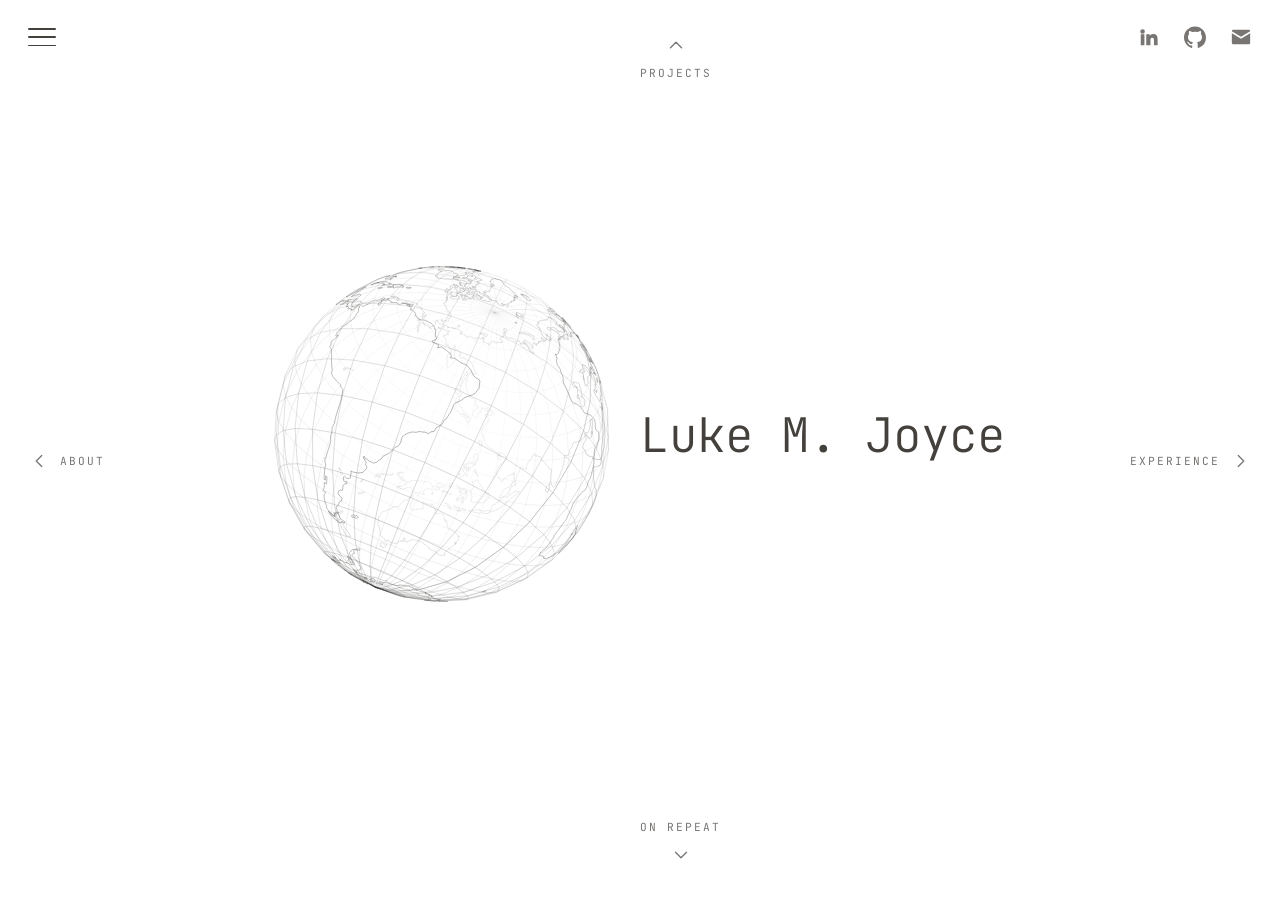
==== commit bcd644ed: "Disable gears on Experience; match title spacing to other pages Remove the meshing-gears canvas (and" ====
--- a/index.html
+++ b/index.html
@@ -139,8 +139,6 @@
         <div class="panel-scroll">
           <div class="page">
             <h1 class="page-title">Professional Experience</h1>
-
-            <canvas id="gears" class="gears" aria-hidden="true"></canvas>
 
             <ol class="xp-list">
               <li class="xp-item">
@@ -202,7 +200,6 @@
   <script src="script.js?v=16"></script>
   <script src="coastline.js?v=16"></script>
   <script src="blob.js?v=40"></script>
-  <script src="gears.js?v=25"></script>
   <script src="spotify.js?v=2"></script>
 </body>
 </html>
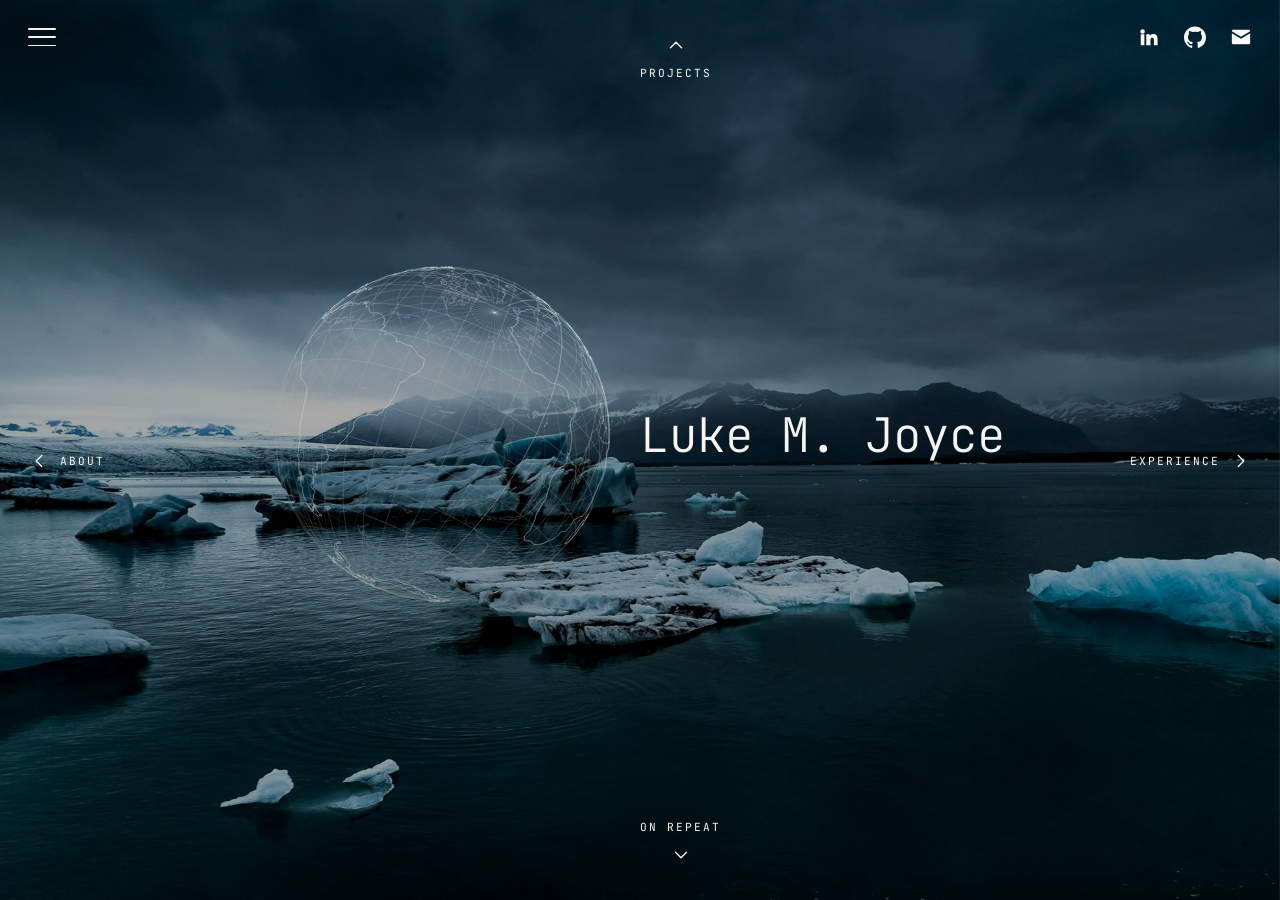
==== commit 49a65965: "Add cycling photo background with adaptive ink; menu + about tweaks Eight optimized landscape photos" ====
--- a/index.html
+++ b/index.html
@@ -8,7 +8,7 @@
   <link rel="preconnect" href="https://fonts.googleapis.com" />
   <link rel="preconnect" href="https://fonts.gstatic.com" crossorigin />
   <link href="https://fonts.googleapis.com/css2?family=JetBrains+Mono:wght@300;400;500&display=swap" rel="stylesheet" />
-  <link rel="stylesheet" href="styles.css?v=40" />
+  <link rel="stylesheet" href="styles.css?v=42" />
   <script src="theme.js?v=27"></script>
 </head>
 <body>
@@ -79,13 +79,10 @@
             <h1 class="page-title">About</h1>
             <div class="about-text">
               <p>
-                I'm Luke. More than anything, I like building things — it's the thread that runs through most of what I do. A lot of that is pointed at AI right now: I'm interested in learning how to properly build with and around it, and how it can actually be used to benefit people rather than hurt them.
+                Hi, my name is Luke. I have always loved to create art - music, visual art, photography... anything that allows me to express myself freely. That same creativity is what drives me to build beautiful, useful software. Right now, I'm specifically interested in how artificial intelligence software can be used to benefit society, rather than hurt it.
               </p>
               <p>
-                That pull toward building isn't limited to software. I've been teaching myself guitar — no lessons, just chipping away at it — and music is a big part of my life more generally; my taste runs from alternative and heavier rock to bluegrass and some contemporary edm / idm, and I spend a lot of time digging around in it. I've also got a keen interest in garments and how they're made.
-              </p>
-              <p>
-                Outside of all that, I have a dog, Mac, who I love to death, and I get outdoors as much as I can — hiking, camping, summiting peaks when I get the chance, and skiing through the winter.
+                In my freetime, I also love playing and teaching myself guitar, writing music, obsessing over well built, high quality clothing, and spending time in the mountains in all seasons with my beloved dog Mac.
               </p>
             </div>
           </div>
@@ -197,6 +194,7 @@
     </div>
   </div>
 
+  <script src="background.js?v=1"></script>
   <script src="script.js?v=16"></script>
   <script src="coastline.js?v=16"></script>
   <script src="blob.js?v=40"></script>
--- a/styles.css
+++ b/styles.css
@@ -32,6 +32,42 @@
   text-rendering: optimizeLegibility;
 }
 
+/* ── Cycling photo background ────────────────────── */
+/* Two stacked layers behind everything; background.js crossfades them by
+   opacity (GPU-composited, cheap) every few minutes and recolours the page ink
+   to match each photo. The scrim steadies text contrast over the photos. */
+.bg {
+  position: fixed;
+  inset: 0;
+  z-index: -1;       /* behind the deck (z-index 0) and all content */
+  overflow: hidden;
+  background: var(--bg); /* fallback if a photo is slow to load */
+}
+.bg-layer {
+  position: absolute;
+  inset: 0;
+  background-size: cover;
+  background-position: center;
+  background-repeat: no-repeat;
+  opacity: 0;
+  will-change: opacity;
+  transition: opacity 1.8s var(--ease);
+}
+.bg-scrim {
+  position: absolute;
+  inset: 0;
+  background-color: rgba(0, 0, 0, 0.34);
+  transition: background-color 1.8s var(--ease);
+}
+
+/* let the photos show through the page chrome */
+.deck,
+.panel,
+.hero,
+body > main.page {
+  background: transparent;
+}
+
 /* ── Hamburger toggle ───────────────────────────── */
 .menu-toggle {
   position: fixed;
@@ -99,7 +135,7 @@
   position: fixed;
   inset: 0;
   z-index: 10;
-  background: rgba(255, 255, 255, 0.6);
+  background: rgba(255, 255, 255, 0.4);
   backdrop-filter: blur(2px);
   opacity: 0;
   visibility: hidden;
@@ -120,8 +156,7 @@
   width: min(340px, 82vw);
   height: 100%;
   padding: 120px 40px 40px;
-  background: var(--bg);
-  border-right: 1px solid var(--stone-line);
+  background: transparent;
   transform: translateX(-100%);
   transition: transform var(--menu-speed) var(--ease);
 }
@@ -133,7 +168,7 @@
   list-style: none;
   display: flex;
   flex-direction: column;
-  gap: 26px;
+  gap: 13px;
 }
 
 .menu-list li {
@@ -155,7 +190,7 @@
 .menu-list a {
   color: var(--stone-soft);
   text-decoration: none;
-  font-size: 1.05rem;
+  font-size: 0.92rem;
   font-weight: 300;
   letter-spacing: 0.02em;
   transition: color 0.25s var(--ease);
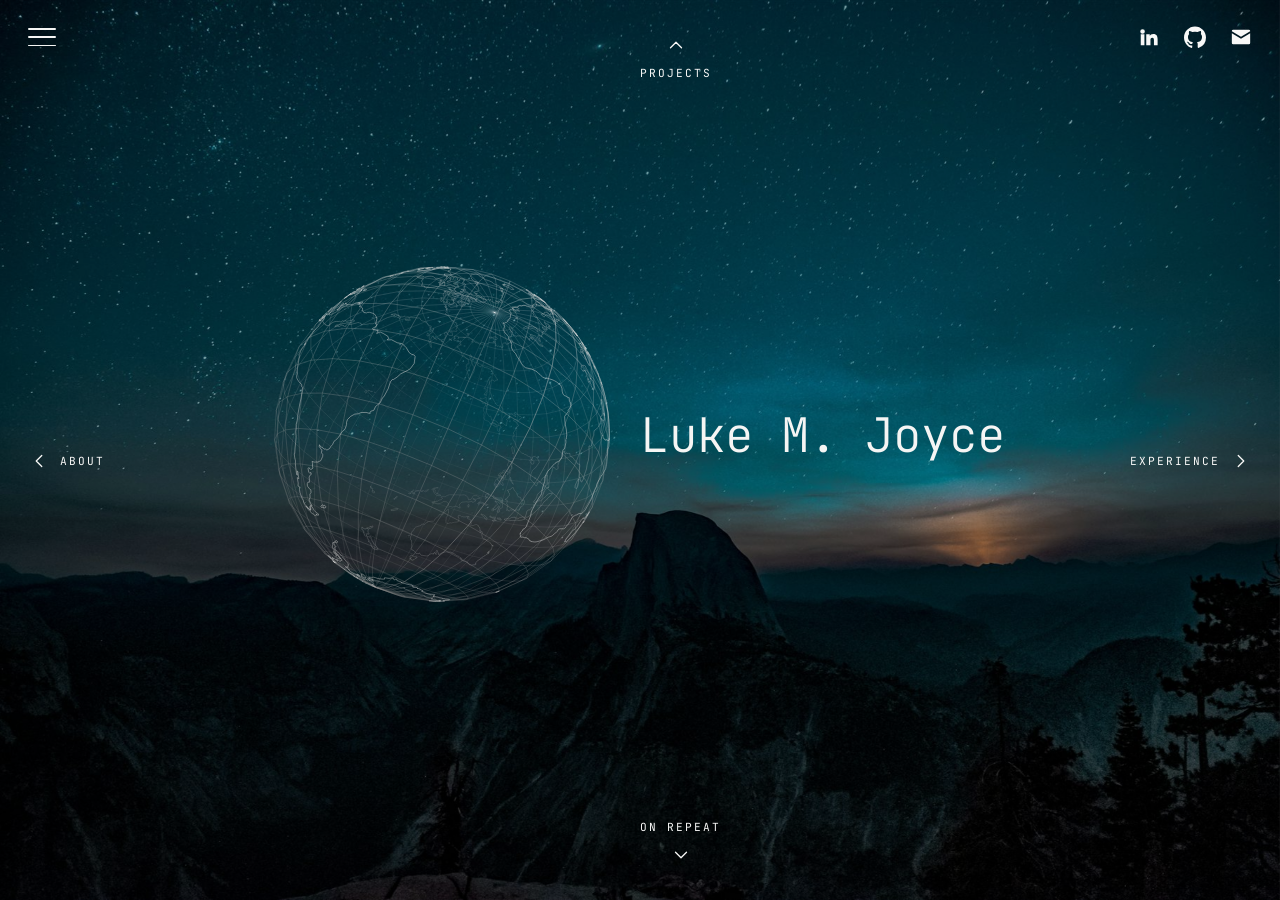
==== commit bb288ae4: "Rename Music nav label to On Repeat Co-Authored-By: Claude Opus 4.8 <noreply@anthropic.com>" ====
--- a/index.html
+++ b/index.html
@@ -38,7 +38,7 @@
       <li style="--i: 1"><a href="#about" data-go="about">About</a></li>
       <li style="--i: 2"><a href="#projects" data-go="projects">Projects</a></li>
       <li style="--i: 3"><a href="#experience" data-go="experience">Experience</a></li>
-      <li style="--i: 4"><a href="#music" data-go="music">Music</a></li>
+      <li style="--i: 4"><a href="#music" data-go="music">On Repeat</a></li>
     </ul>
   </nav>
 
